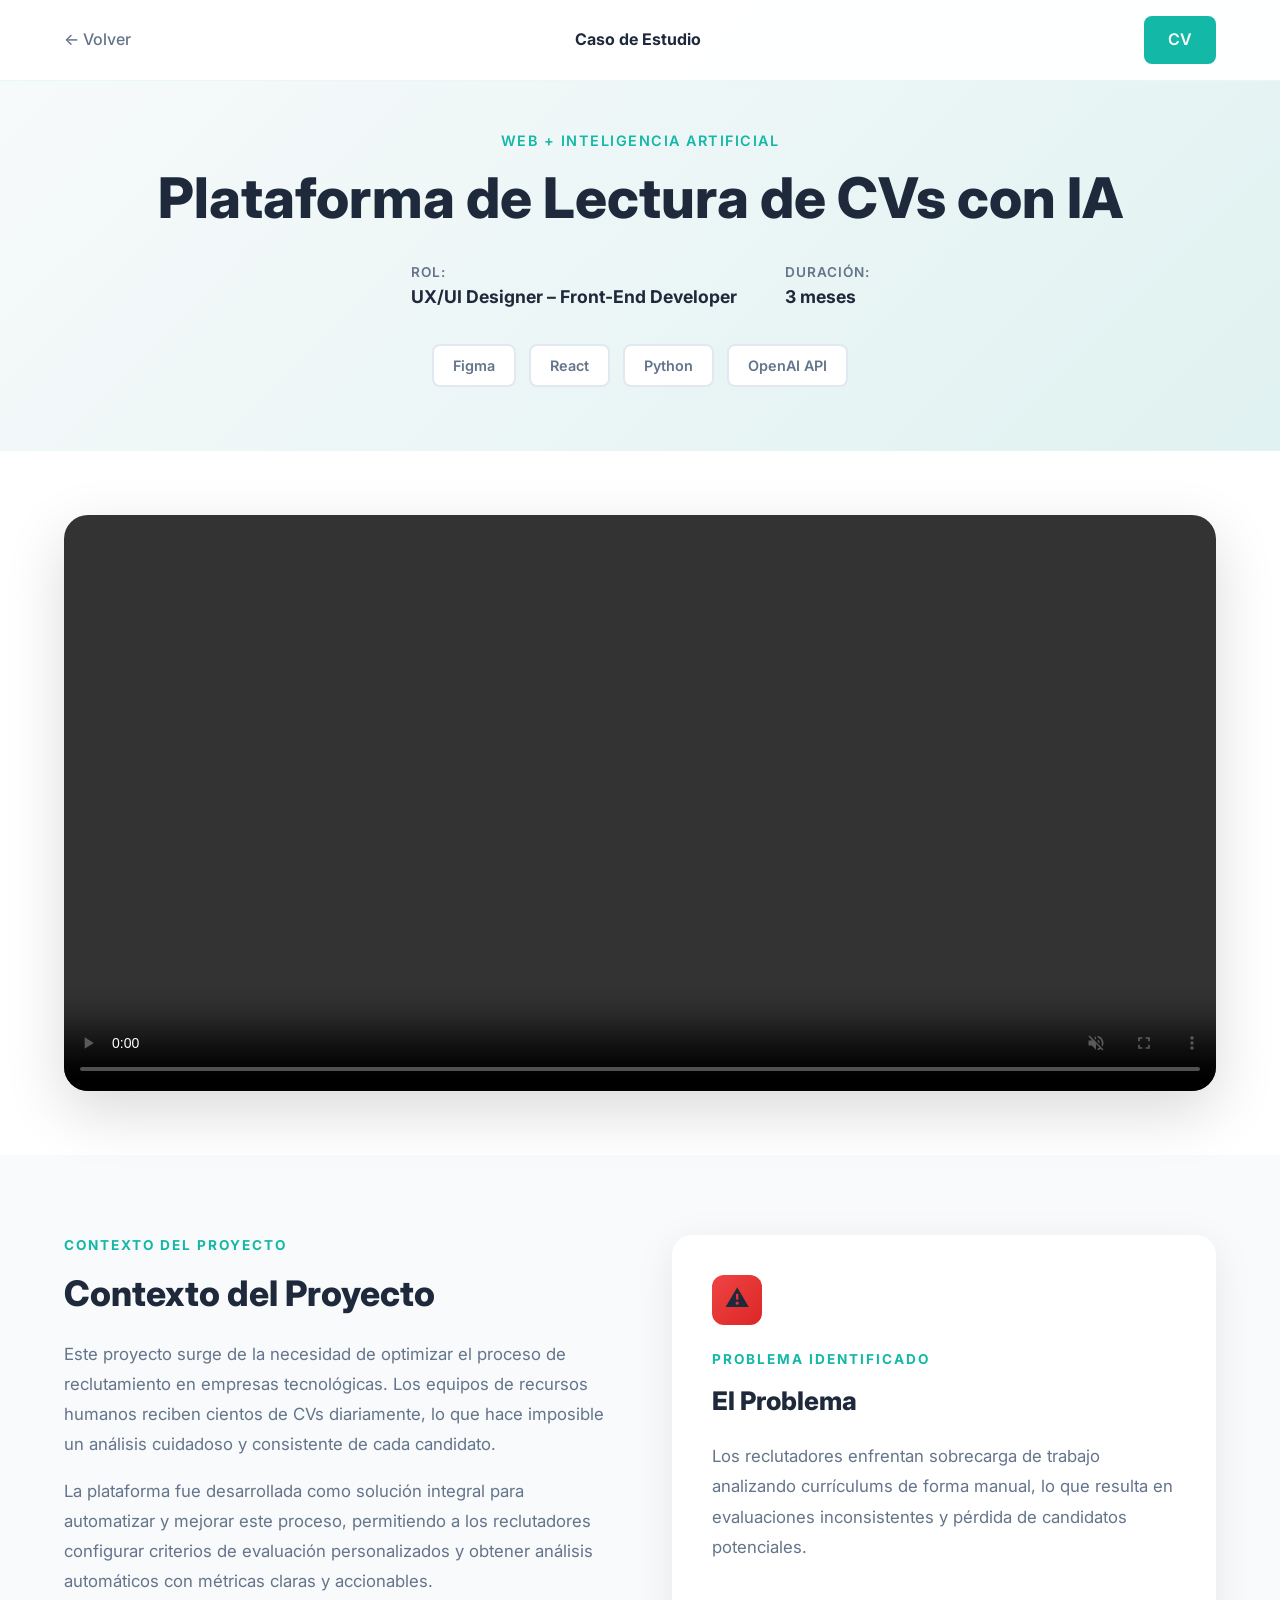
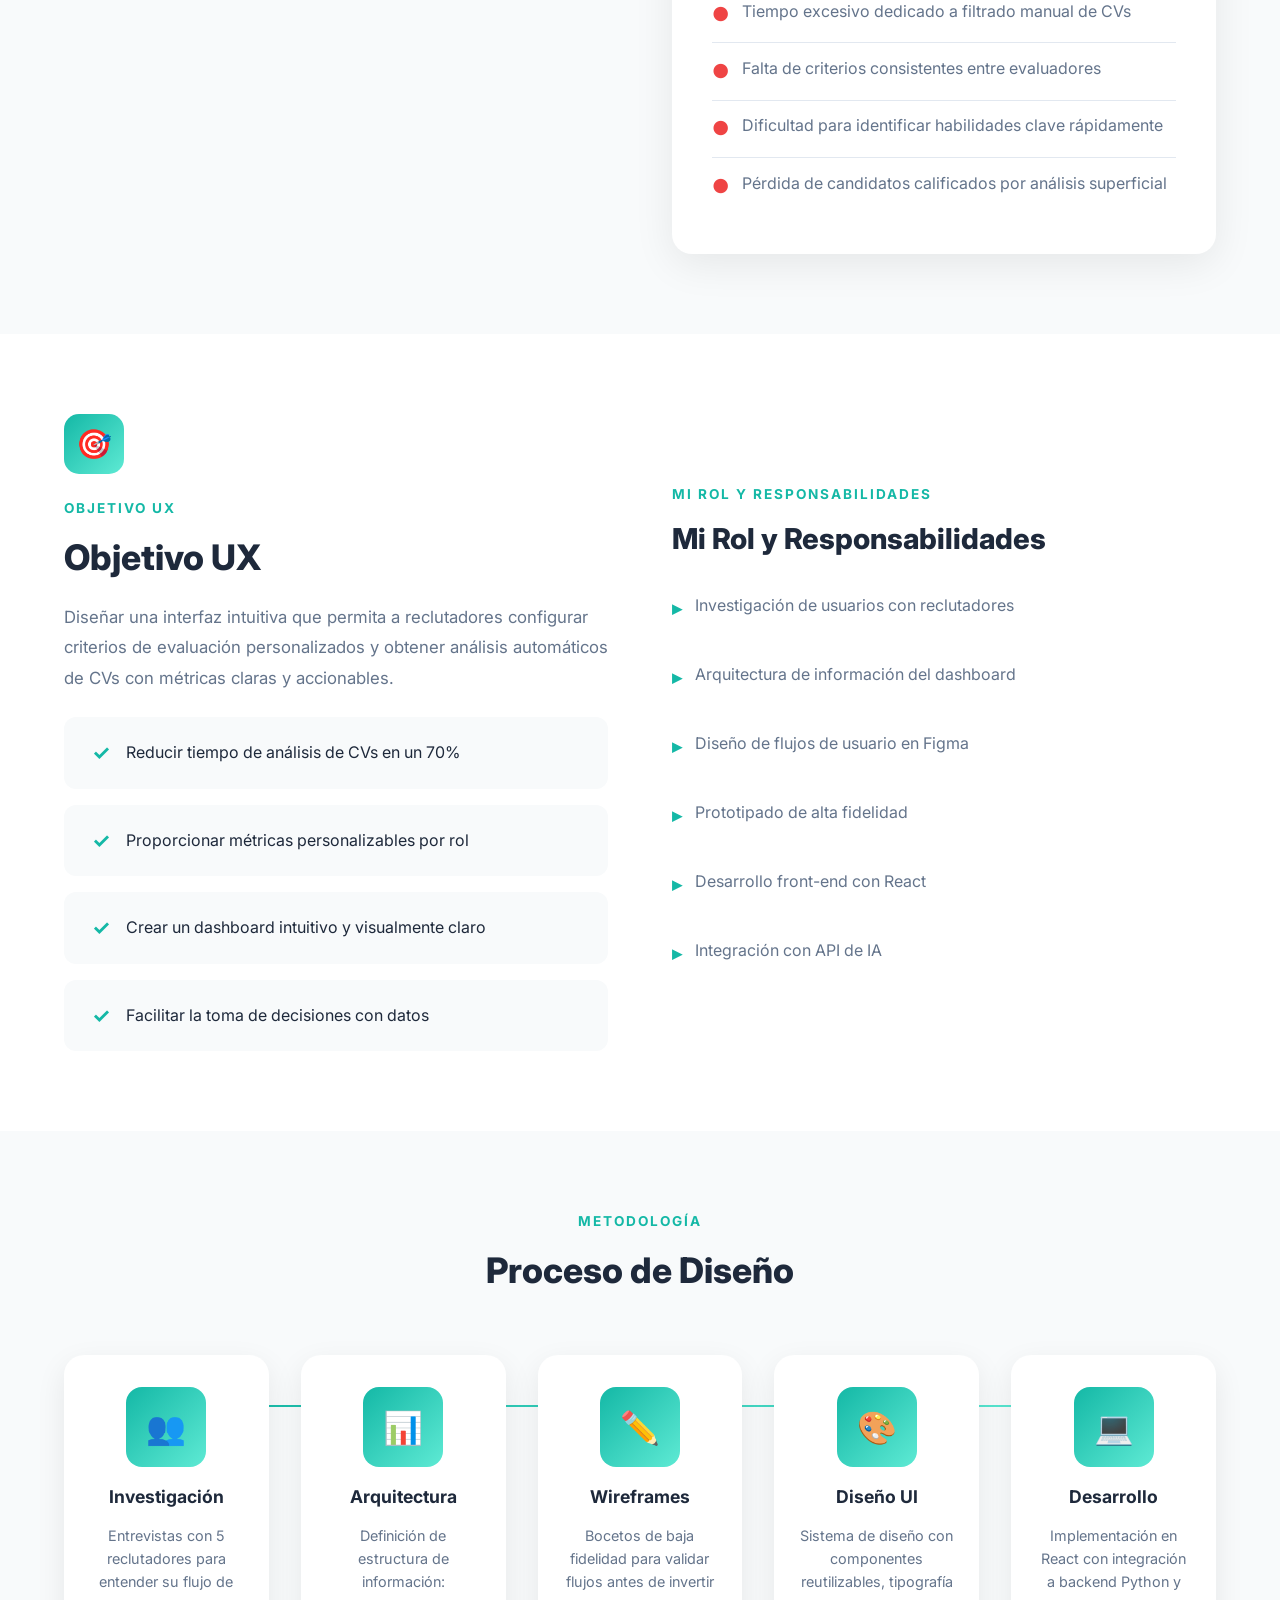
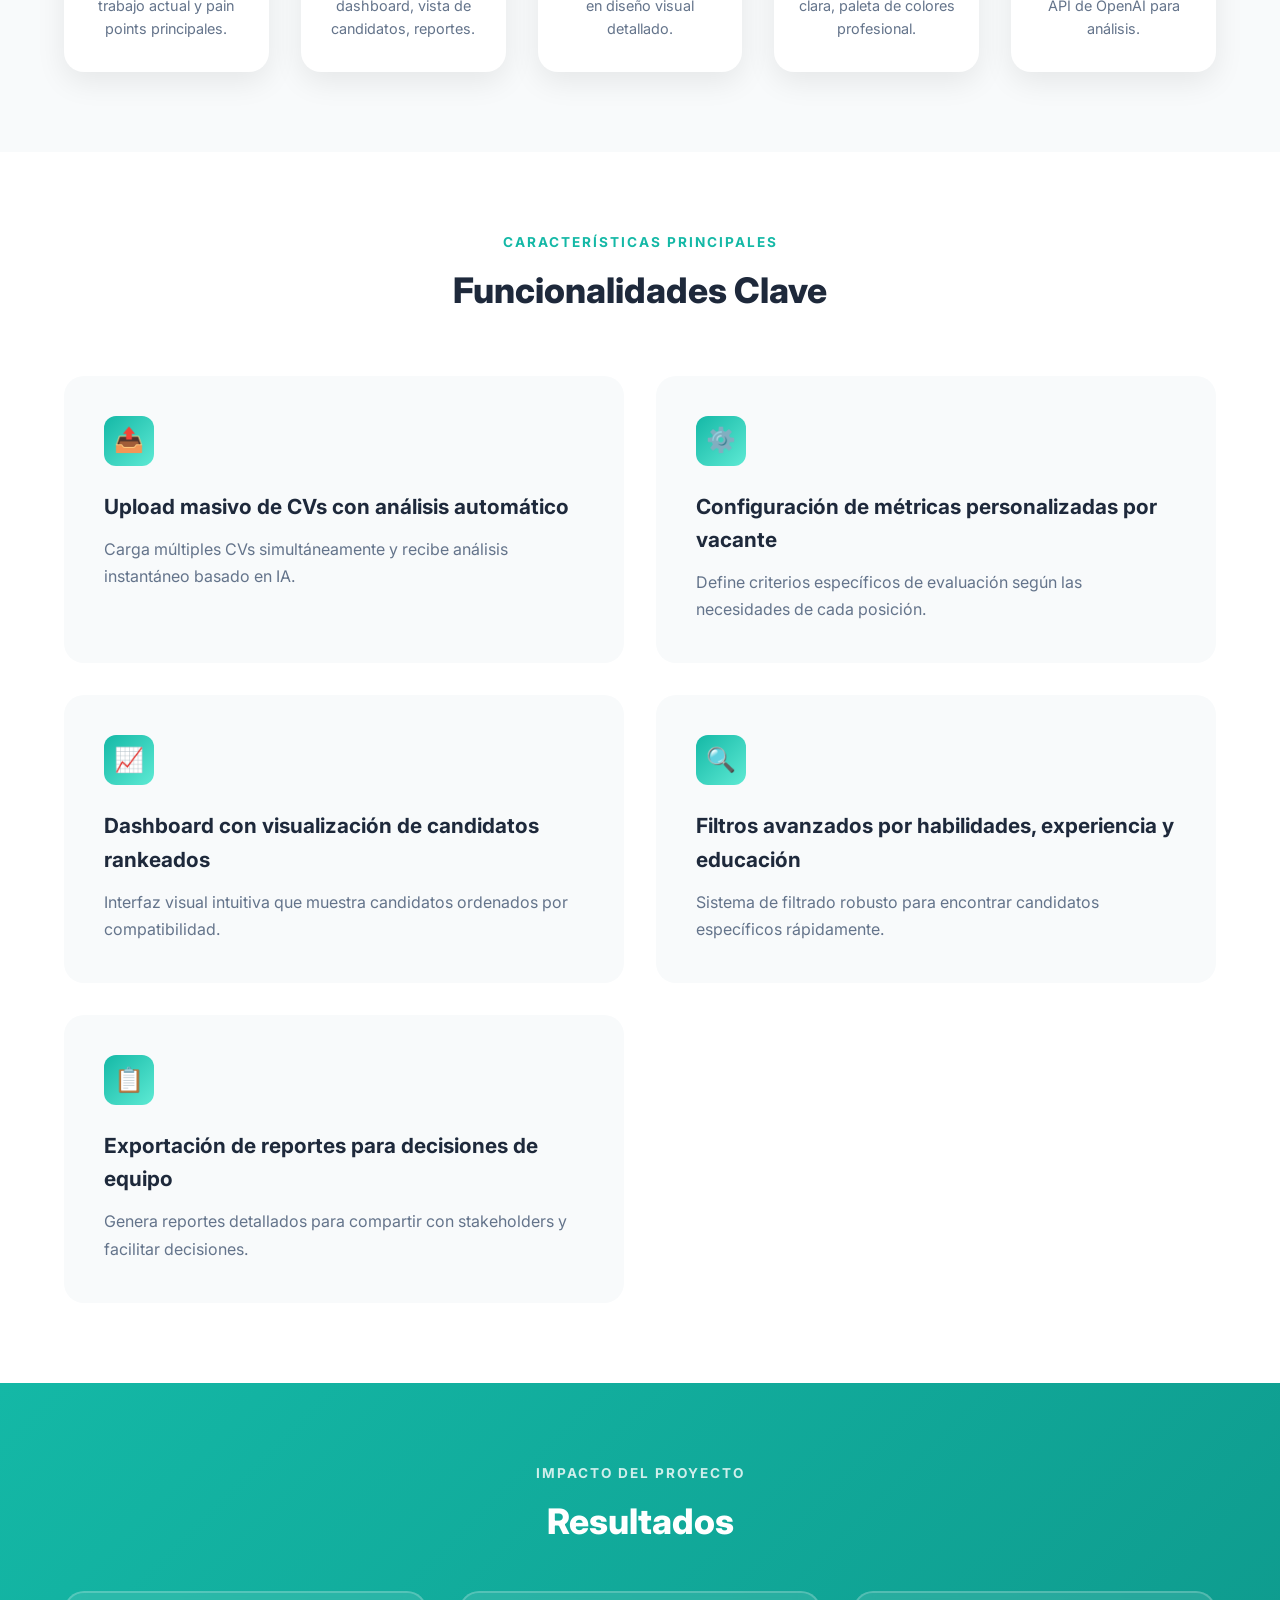
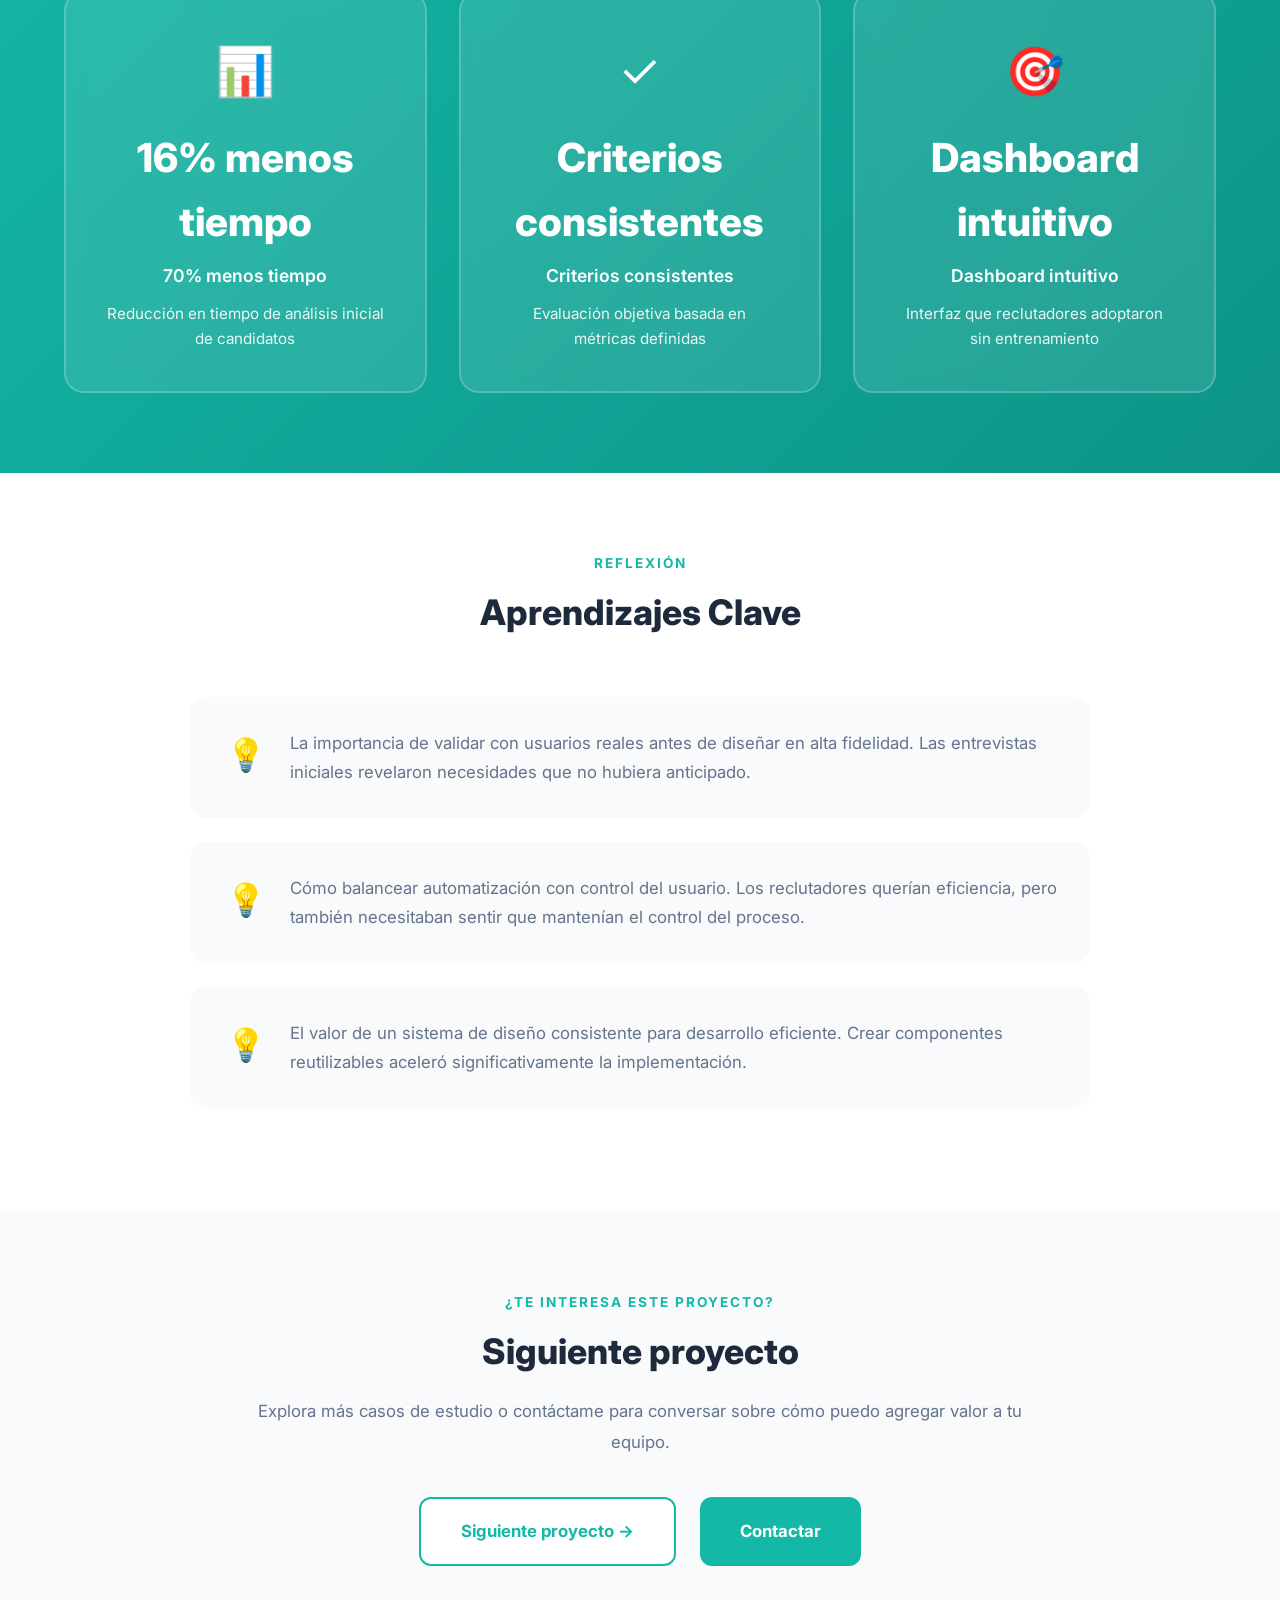
==== caso-cvs-ia.html @ 929b3c8f "Mi portafolio personal" ====
<!DOCTYPE html>
<html lang="es">
<head>
    <meta charset="UTF-8">
    <meta name="viewport" content="width=device-width, initial-scale=1.0">
    <title>Plataforma de Lectura de CVs con IA | Brian Jiménez</title>
    <link rel="preconnect" href="https://fonts.googleapis.com">
    <link rel="preconnect" href="https://fonts.gstatic.com" crossorigin>
    <link href="https://fonts.googleapis.com/css2?family=Inter:wght@300;400;500;600;700;800&display=swap" rel="stylesheet">
    <link rel="stylesheet" href="case-study.css">
</head>
<body>
    <!-- Header -->
    <header class="case-header">
        <a href="index.html" class="back-btn">
            ← Volver
        </a>
        <div style="font-weight: 700; color: var(--text-dark);">Caso de Estudio</div>
        <a href="#" class="download-cv-btn">CV</a>
    </header>

    <!-- Hero -->
    <section class="case-hero">
        <div class="case-category">
            WEB + INTELIGENCIA ARTIFICIAL
        </div>
        <h1 class="case-title">Plataforma de Lectura de CVs con IA</h1>
        
        <div class="case-meta">
            <div class="meta-item">
                <div class="meta-label">Rol:</div>
                <div class="meta-value">UX/UI Designer – Front-End Developer</div>
            </div>
            <div class="meta-item">
                <div class="meta-label">Duración:</div>
                <div class="meta-value">3 meses</div>
            </div>
        </div>

        <div class="case-tags">
            <span class="tag">Figma</span>
            <span class="tag">React</span>
            <span class="tag">Python</span>
            <span class="tag">OpenAI API</span>
        </div>
    </section>

    <!-- Video Demo -->
    <section class="video-section">
        <div class="video-container">
            <video controls autoplay muted loop>
                <source src="images/Videos/Sistema inteligente de filtrado de CVs.mp4" type="video/mp4">
            </video>
        </div>
    </section>

    <!-- Context & Problem -->
    <section class="context-section">
        <div class="context-container">
            <div class="context-content">
                <div class="section-label">CONTEXTO DEL PROYECTO</div>
                <h2 class="section-title">Contexto del Proyecto</h2>
                <p class="section-text">
                    Este proyecto surge de la necesidad de optimizar el proceso de reclutamiento en empresas tecnológicas. Los equipos de recursos humanos reciben cientos de CVs diariamente, lo que hace imposible un análisis cuidadoso y consistente de cada candidato.
                </p>
                <p class="section-text">
                    La plataforma fue desarrollada como solución integral para automatizar y mejorar este proceso, permitiendo a los reclutadores configurar criterios de evaluación personalizados y obtener análisis automáticos con métricas claras y accionables.
                </p>
            </div>

            <div class="problem-content">
                <div class="problem-box">
                    <div class="problem-icon">⚠️</div>
                    <div class="section-label">PROBLEMA IDENTIFICADO</div>
                    <h3 class="section-title" style="font-size: 1.6rem;">El Problema</h3>
                    <p class="section-text">
                        Los reclutadores enfrentan sobrecarga de trabajo analizando currículums de forma manual, lo que resulta en evaluaciones inconsistentes y pérdida de candidatos potenciales.
                    </p>
                    <ul class="problem-list">
                        <li>Tiempo excesivo dedicado a filtrado manual de CVs</li>
                        <li>Falta de criterios consistentes entre evaluadores</li>
                        <li>Dificultad para identificar habilidades clave rápidamente</li>
                        <li>Pérdida de candidatos calificados por análisis superficial</li>
                    </ul>
                </div>
            </div>
        </div>
    </section>

    <!-- Objective -->
    <section class="objective-section">
        <div class="objective-container">
            <div>
                <div class="objective-icon">🎯</div>
                <div class="section-label">OBJETIVO UX</div>
                <h2 class="section-title">Objetivo UX</h2>
                <p class="section-text">
                    Diseñar una interfaz intuitiva que permita a reclutadores configurar criterios de evaluación personalizados y obtener análisis automáticos de CVs con métricas claras y accionables.
                </p>
                
                <ul class="objectives-list">
                    <li>Reducir tiempo de análisis de CVs en un 70%</li>
                    <li>Proporcionar métricas personalizables por rol</li>
                    <li>Crear un dashboard intuitivo y visualmente claro</li>
                    <li>Facilitar la toma de decisiones con datos</li>
                </ul>
            </div>

            <div>
                <div class="section-label">MI ROL Y RESPONSABILIDADES</div>
                <h3 class="section-title" style="font-size: 1.8rem;">Mi Rol y Responsabilidades</h3>
                <ul class="responsibilities-list">
                    <li>Investigación de usuarios con reclutadores</li>
                    <li>Arquitectura de información del dashboard</li>
                    <li>Diseño de flujos de usuario en Figma</li>
                    <li>Prototipado de alta fidelidad</li>
                    <li>Desarrollo front-end con React</li>
                    <li>Integración con API de IA</li>
                </ul>
            </div>
        </div>
    </section>

    <!-- Process -->
    <section class="process-section">
        <div class="process-container">
            <div class="process-header">
                <div class="section-label">METODOLOGÍA</div>
                <h2 class="section-title">Proceso de Diseño</h2>
            </div>

            <div class="process-grid">
                <div class="process-card">
                    <div class="process-icon-wrapper">👥</div>
                    <h4>Investigación</h4>
                    <p>Entrevistas con 5 reclutadores para entender su flujo de trabajo actual y pain points principales.</p>
                </div>

                <div class="process-card">
                    <div class="process-icon-wrapper">📊</div>
                    <h4>Arquitectura</h4>
                    <p>Definición de estructura de información: dashboard, vista de candidatos, reportes.</p>
                </div>

                <div class="process-card">
                    <div class="process-icon-wrapper">✏️</div>
                    <h4>Wireframes</h4>
                    <p>Bocetos de baja fidelidad para validar flujos antes de invertir en diseño visual detallado.</p>
                </div>

                <div class="process-card">
                    <div class="process-icon-wrapper">🎨</div>
                    <h4>Diseño UI</h4>
                    <p>Sistema de diseño con componentes reutilizables, tipografía clara, paleta de colores profesional.</p>
                </div>

                <div class="process-card">
                    <div class="process-icon-wrapper">💻</div>
                    <h4>Desarrollo</h4>
                    <p>Implementación en React con integración a backend Python y API de OpenAI para análisis.</p>
                </div>
            </div>
        </div>
    </section>

    <!-- Features -->
    <section class="features-section">
        <div class="features-container">
            <div class="process-header">
                <div class="section-label">CARACTERÍSTICAS PRINCIPALES</div>
                <h2 class="section-title">Funcionalidades Clave</h2>
            </div>

            <div class="features-grid">
                <div class="feature-card">
                    <div class="feature-icon">📤</div>
                    <h4>Upload masivo de CVs con análisis automático</h4>
                    <p>Carga múltiples CVs simultáneamente y recibe análisis instantáneo basado en IA.</p>
                </div>

                <div class="feature-card">
                    <div class="feature-icon">⚙️</div>
                    <h4>Configuración de métricas personalizadas por vacante</h4>
                    <p>Define criterios específicos de evaluación según las necesidades de cada posición.</p>
                </div>

                <div class="feature-card">
                    <div class="feature-icon">📈</div>
                    <h4>Dashboard con visualización de candidatos rankeados</h4>
                    <p>Interfaz visual intuitiva que muestra candidatos ordenados por compatibilidad.</p>
                </div>

                <div class="feature-card">
                    <div class="feature-icon">🔍</div>
                    <h4>Filtros avanzados por habilidades, experiencia y educación</h4>
                    <p>Sistema de filtrado robusto para encontrar candidatos específicos rápidamente.</p>
                </div>

                <div class="feature-card">
                    <div class="feature-icon">📋</div>
                    <h4>Exportación de reportes para decisiones de equipo</h4>
                    <p>Genera reportes detallados para compartir con stakeholders y facilitar decisiones.</p>
                </div>
            </div>
        </div>
    </section>

    <!-- Results -->
    <section class="results-section">
        <div class="results-container">
            <div class="section-label">IMPACTO DEL PROYECTO</div>
            <h2 class="section-title">Resultados</h2>

            <div class="results-grid">
                <div class="result-card">
                    <div class="result-icon">📊</div>
                    <div class="result-number">70% menos tiempo</div>
                    <div class="result-label">70% menos tiempo</div>
                    <div class="result-description">Reducción en tiempo de análisis inicial de candidatos</div>
                </div>

                <div class="result-card">
                    <div class="result-icon">✓</div>
                    <div class="result-number">Criterios consistentes</div>
                    <div class="result-label">Criterios consistentes</div>
                    <div class="result-description">Evaluación objetiva basada en métricas definidas</div>
                </div>

                <div class="result-card">
                    <div class="result-icon">🎯</div>
                    <div class="result-number">Dashboard intuitivo</div>
                    <div class="result-label">Dashboard intuitivo</div>
                    <div class="result-description">Interfaz que reclutadores adoptaron sin entrenamiento</div>
                </div>
            </div>
        </div>
    </section>

    <!-- Learnings -->
    <section class="learnings-section">
        <div class="learnings-container">
            <div class="process-header">
                <div class="section-label">REFLEXIÓN</div>
                <h2 class="section-title">Aprendizajes Clave</h2>
            </div>

            <div class="learning-item">
                <div class="learning-icon">💡</div>
                <div class="learning-text">
                    La importancia de validar con usuarios reales antes de diseñar en alta fidelidad. Las entrevistas iniciales revelaron necesidades que no hubiera anticipado.
                </div>
            </div>

            <div class="learning-item">
                <div class="learning-icon">💡</div>
                <div class="learning-text">
                    Cómo balancear automatización con control del usuario. Los reclutadores querían eficiencia, pero también necesitaban sentir que mantenían el control del proceso.
                </div>
            </div>

            <div class="learning-item">
                <div class="learning-icon">💡</div>
                <div class="learning-text">
                    El valor de un sistema de diseño consistente para desarrollo eficiente. Crear componentes reutilizables aceleró significativamente la implementación.
                </div>
            </div>
        </div>
    </section>

    <!-- CTA -->
    <section class="cta-section">
        <div class="cta-container">
            <div class="section-label">¿TE INTERESA ESTE PROYECTO?</div>
            <h2 class="section-title">Siguiente proyecto</h2>
            <p class="section-text">
                Explora más casos de estudio o contáctame para conversar sobre cómo puedo agregar valor a tu equipo.
            </p>

            <div class="cta-buttons">
                <a href="caso-arbot.html" class="btn-secondary">Siguiente proyecto →</a>
                <a href="index.html#contacto" class="btn-primary">Contactar</a>
            </div>
        </div>
    </section>

    <script src="case-study.js"></script>
</body>
</html>
---- case-study.css ----
/* Archivo: case-study.css */

* {
    margin: 0;
    padding: 0;
    box-sizing: border-box;
}

:root {
    --primary-teal: #14B8A6;
    --dark-teal: #0D9488;
    --light-teal: #5EEAD4;
    --bg-light: #F8FAFB;
    --bg-white: #FFFFFF;
    --text-dark: #1E293B;
    --text-gray: #64748B;
    --text-light: #94A3B8;
    --accent-blue: #3B82F6;
    --accent-red: #EF4444;
}

html {
    scroll-behavior: smooth;
}

body {
    font-family: 'Inter', -apple-system, BlinkMacSystemFont, sans-serif;
    background: var(--bg-light);
    color: var(--text-dark);
    line-height: 1.6;
    overflow-x: hidden;
}

/* ========================================
   HEADER
======================================== */

.case-header {
    position: fixed;
    top: 0;
    left: 0;
    right: 0;
    background: rgba(255, 255, 255, 0.95);
    backdrop-filter: blur(10px);
    padding: 1rem 5%;
    z-index: 1000;
    border-bottom: 1px solid rgba(20, 184, 166, 0.1);
    display: flex;
    justify-content: space-between;
    align-items: center;
}

.back-btn {
    display: flex;
    align-items: center;
    gap: 0.5rem;
    color: var(--text-gray);
    text-decoration: none;
    font-weight: 500;
    transition: all 0.3s ease;
}

.back-btn:hover {
    color: var(--primary-teal);
    transform: translateX(-5px);
}

.download-cv-btn {
    background: var(--primary-teal);
    color: white;
    padding: 0.7rem 1.5rem;
    border-radius: 8px;
    text-decoration: none;
    font-weight: 600;
    transition: all 0.3s ease;
    display: flex;
    align-items: center;
    gap: 0.5rem;
}

.download-cv-btn:hover {
    background: var(--dark-teal);
    transform: translateY(-2px);
    box-shadow: 0 8px 20px rgba(20, 184, 166, 0.3);
}

/* ========================================
   HERO SECTION
======================================== */

.case-hero {
    padding: 8rem 5% 4rem;
    background: linear-gradient(135deg, #F8FAFB 0%, #E0F2F1 100%);
    text-align: center;
}

.case-category {
    display: inline-flex;
    align-items: center;
    gap: 0.5rem;
    color: var(--primary-teal);
    font-weight: 600;
    font-size: 0.9rem;
    margin-bottom: 1rem;
    text-transform: uppercase;
    letter-spacing: 1.5px;
}

.case-title {
    font-size: 3.5rem;
    font-weight: 800;
    margin-bottom: 1rem;
    line-height: 1.1;
}

.case-meta {
    display: flex;
    justify-content: center;
    gap: 3rem;
    margin-top: 2rem;
    flex-wrap: wrap;
}

.meta-item {
    text-align: left;
}

.meta-label {
    font-size: 0.85rem;
    color: var(--text-gray);
    font-weight: 600;
    text-transform: uppercase;
    letter-spacing: 1px;
}

.meta-value {
    font-size: 1.1rem;
    color: var(--text-dark);
    font-weight: 700;
}

.case-tags {
    display: flex;
    justify-content: center;
    gap: 0.8rem;
    margin-top: 2rem;
    flex-wrap: wrap;
}

.tag {
    background: white;
    padding: 0.5rem 1.2rem;
    border-radius: 8px;
    font-size: 0.9rem;
    color: var(--text-gray);
    font-weight: 600;
    border: 2px solid #E2E8F0;
}

/* ========================================
   VIDEO SECTION
======================================== */

.video-section {
    padding: 4rem 5%;
    background: white;
}

.video-container {
    max-width: 1200px;
    margin: 0 auto;
    border-radius: 24px;
    overflow: hidden;
    box-shadow: 0 20px 60px rgba(0, 0, 0, 0.15);
    position: relative;
    opacity: 0;
    transform: translateY(50px);
    transition: all 0.8s ease;
}

.video-container.visible {
    opacity: 1;
    transform: translateY(0);
}

.video-container video {
    width: 100%;
    height: auto;
    display: block;
}

/* ========================================
   CONTEXT SECTION
======================================== */

.context-section {
    padding: 5rem 5%;
    background: var(--bg-light);
}

.context-container {
    max-width: 1200px;
    margin: 0 auto;
    display: grid;
    grid-template-columns: 1fr 1fr;
    gap: 4rem;
    align-items: start;
}

.context-content,
.problem-content {
    opacity: 0;
    transform: translateY(30px);
    transition: all 0.8s ease;
}

.context-content.visible,
.problem-content.visible {
    opacity: 1;
    transform: translateY(0);
}

.section-label {
    color: var(--primary-teal);
    font-weight: 700;
    font-size: 0.85rem;
    text-transform: uppercase;
    letter-spacing: 2px;
    margin-bottom: 1rem;
}

.section-title {
    font-size: 2.2rem;
    font-weight: 800;
    margin-bottom: 1.5rem;
    line-height: 1.2;
}

.section-text {
    font-size: 1.05rem;
    color: var(--text-gray);
    line-height: 1.8;
    margin-bottom: 1rem;
}

.problem-box {
    background: white;
    padding: 2.5rem;
    border-radius: 20px;
    box-shadow: 0 10px 40px rgba(0, 0, 0, 0.08);
}

.problem-icon {
    width: 50px;
    height: 50px;
    background: linear-gradient(135deg, #EF4444, #DC2626);
    border-radius: 12px;
    display: flex;
    align-items: center;
    justify-content: center;
    margin-bottom: 1.5rem;
    font-size: 1.5rem;
}

.problem-list {
    list-style: none;
    margin-top: 1.5rem;
}

.problem-list li {
    padding: 0.8rem 0;
    color: var(--text-gray);
    display: flex;
    align-items: flex-start;
    gap: 0.8rem;
    border-bottom: 1px solid #E2E8F0;
}

.problem-list li:last-child {
    border-bottom: none;
}

.problem-list li::before {
    content: '●';
    color: var(--accent-red);
    font-size: 1.2rem;
    flex-shrink: 0;
}

/* ========================================
   OBJECTIVE SECTION
======================================== */

.objective-section {
    padding: 5rem 5%;
    background: white;
}

.objective-container {
    max-width: 1200px;
    margin: 0 auto;
    display: grid;
    grid-template-columns: 1fr 1fr;
    gap: 4rem;
    align-items: center;
}

.objective-icon {
    width: 60px;
    height: 60px;
    background: linear-gradient(135deg, var(--primary-teal), var(--light-teal));
    border-radius: 15px;
    display: flex;
    align-items: center;
    justify-content: center;
    margin-bottom: 1.5rem;
    font-size: 1.8rem;
}

.objectives-list {
    list-style: none;
    display: grid;
    gap: 1rem;
    margin-top: 1.5rem;
}

.objectives-list li {
    background: var(--bg-light);
    padding: 1.2rem 1.5rem;
    border-radius: 12px;
    display: flex;
    align-items: center;
    gap: 1rem;
    transition: all 0.3s ease;
    border-left: 4px solid transparent;
}

.objectives-list li:hover {
    border-left-color: var(--primary-teal);
    transform: translateX(5px);
    box-shadow: 0 5px 20px rgba(0, 0, 0, 0.08);
}

.objectives-list li::before {
    content: '✓';
    color: var(--primary-teal);
    font-weight: 700;
    font-size: 1.3rem;
    flex-shrink: 0;
}

.responsibilities-list {
    list-style: none;
    display: grid;
    gap: 0.8rem;
    margin-top: 1.5rem;
}

.responsibilities-list li {
    padding: 0.8rem 0;
    color: var(--text-gray);
    display: flex;
    align-items: flex-start;
    gap: 0.8rem;
}

.responsibilities-list li::before {
    content: '▸';
    color: var(--primary-teal);
    font-weight: 700;
    font-size: 1.2rem;
    flex-shrink: 0;
}

/* ========================================
   PROCESS SECTION
======================================== */

.process-section {
    padding: 5rem 5%;
    background: var(--bg-light);
}

.process-container {
    max-width: 1400px;
    margin: 0 auto;
}

.process-header {
    text-align: center;
    margin-bottom: 4rem;
}

.process-grid {
    display: grid;
    grid-template-columns: repeat(5, 1fr);
    gap: 2rem;
    position: relative;
}

.process-grid::before {
    content: '';
    position: absolute;
    top: 50px;
    left: 10%;
    right: 10%;
    height: 2px;
    background: linear-gradient(90deg, var(--primary-teal), var(--light-teal));
    z-index: 0;
}

.process-card {
    background: white;
    padding: 2rem 1.5rem;
    border-radius: 20px;
    text-align: center;
    box-shadow: 0 10px 30px rgba(0, 0, 0, 0.08);
    position: relative;
    z-index: 1;
    transition: all 0.4s ease;
    opacity: 0;
    transform: translateY(30px);
}

.process-card.visible {
    opacity: 1;
    transform: translateY(0);
}

.process-card:hover {
    transform: translateY(-10px);
    box-shadow: 0 20px 50px rgba(0, 0, 0, 0.15);
}

.process-icon-wrapper {
    width: 80px;
    height: 80px;
    background: linear-gradient(135deg, var(--primary-teal), var(--light-teal));
    border-radius: 16px;
    display: flex;
    align-items: center;
    justify-content: center;
    margin: 0 auto 1rem;
    font-size: 2rem;
}

.process-card h4 {
    font-size: 1.1rem;
    font-weight: 700;
    margin-bottom: 0.8rem;
    color: var(--text-dark);
}

.process-card p {
    font-size: 0.9rem;
    color: var(--text-gray);
    line-height: 1.6;
}

/* ========================================
   FEATURES SECTION
======================================== */

.features-section {
    padding: 5rem 5%;
    background: white;
}

.features-container {
    max-width: 1200px;
    margin: 0 auto;
}

.features-grid {
    display: grid;
    grid-template-columns: repeat(2, 1fr);
    gap: 2rem;
    margin-top: 3rem;
}

.feature-card {
    background: var(--bg-light);
    padding: 2.5rem;
    border-radius: 20px;
    transition: all 0.3s ease;
    opacity: 0;
    transform: scale(0.95);
}

.feature-card.visible {
    opacity: 1;
    transform: scale(1);
}

.feature-card:hover {
    transform: translateY(-5px);
    box-shadow: 0 15px 40px rgba(0, 0, 0, 0.1);
}

.feature-icon {
    width: 50px;
    height: 50px;
    background: linear-gradient(135deg, var(--primary-teal), var(--light-teal));
    border-radius: 12px;
    display: flex;
    align-items: center;
    justify-content: center;
    margin-bottom: 1.5rem;
    font-size: 1.5rem;
}

.feature-card h4 {
    font-size: 1.3rem;
    font-weight: 700;
    margin-bottom: 0.8rem;
}

.feature-card p {
    color: var(--text-gray);
    line-height: 1.7;
}

/* ========================================
   RESULTS SECTION
======================================== */

.results-section {
    padding: 5rem 5%;
    background: linear-gradient(135deg, var(--primary-teal) 0%, var(--dark-teal) 100%);
    color: white;
}

.results-container {
    max-width: 1200px;
    margin: 0 auto;
    text-align: center;
}

.results-section .section-label {
    color: rgba(255, 255, 255, 0.8);
}

.results-section .section-title {
    color: white;
}

.results-grid {
    display: grid;
    grid-template-columns: repeat(3, 1fr);
    gap: 2rem;
    margin-top: 3rem;
}

.result-card {
    background: rgba(255, 255, 255, 0.1);
    backdrop-filter: blur(10px);
    padding: 2.5rem;
    border-radius: 20px;
    border: 2px solid rgba(255, 255, 255, 0.2);
    transition: all 0.3s ease;
}

.result-card:hover {
    background: rgba(255, 255, 255, 0.15);
    transform: translateY(-5px);
}

.result-icon {
    font-size: 3rem;
    margin-bottom: 1rem;
}

.result-number {
    font-size: 2.5rem;
    font-weight: 800;
    margin-bottom: 0.5rem;
}

.result-label {
    font-size: 1.1rem;
    font-weight: 600;
}

.result-description {
    margin-top: 0.8rem;
    font-size: 0.95rem;
    opacity: 0.9;
}

/* ========================================
   LEARNINGS SECTION
======================================== */

.learnings-section {
    padding: 5rem 5%;
    background: white;
}

.learnings-container {
    max-width: 900px;
    margin: 0 auto;
}

.learning-item {
    background: var(--bg-light);
    padding: 2rem;
    border-radius: 16px;
    margin-bottom: 1.5rem;
    display: flex;
    gap: 1.5rem;
    align-items: flex-start;
    transition: all 0.3s ease;
    border-left: 4px solid transparent;
    opacity: 0;
    transform: translateX(-30px);
}

.learning-item.visible {
    opacity: 1;
    transform: translateX(0);
}

.learning-item:hover {
    border-left-color: #FCD34D;
    transform: translateX(5px);
    box-shadow: 0 5px 20px rgba(0, 0, 0, 0.08);
}

.learning-icon {
    font-size: 2rem;
    flex-shrink: 0;
}

.learning-text {
    color: var(--text-gray);
    line-height: 1.7;
    font-size: 1.05rem;
}

/* ========================================
   CTA SECTION
======================================== */

.cta-section {
    padding: 5rem 5%;
    background: var(--bg-light);
    text-align: center;
}

.cta-container {
    max-width: 800px;
    margin: 0 auto;
}

.cta-buttons {
    display: flex;
    justify-content: center;
    gap: 1.5rem;
    margin-top: 2.5rem;
    flex-wrap: wrap;
}

.btn-primary, .btn-secondary {
    padding: 1.2rem 2.5rem;
    border-radius: 12px;
    font-weight: 700;
    font-size: 1.05rem;
    text-decoration: none;
    display: inline-flex;
    align-items: center;
    gap: 0.7rem;
    transition: all 0.3s ease;
}

.btn-primary {
    background: var(--primary-teal);
    color: white;
}

.btn-primary:hover {
    background: var(--dark-teal);
    transform: translateY(-3px);
    box-shadow: 0 10px 30px rgba(20, 184, 166, 0.4);
}

.btn-secondary {
    background: white;
    color: var(--primary-teal);
    border: 2px solid var(--primary-teal);
}

.btn-secondary:hover {
    background: var(--primary-teal);
    color: white;
    transform: translateY(-3px);
}

/* ========================================
   RESPONSIVE
======================================== */

@media (max-width: 1024px) {
    .context-container,
    .objective-container {
        grid-template-columns: 1fr;
        gap: 3rem;
    }

    .process-grid {
        grid-template-columns: repeat(2, 1fr);
    }

    .process-grid::before {
        display: none;
    }

    .results-grid {
        grid-template-columns: 1fr;
    }
}

@media (max-width: 768px) {
    .case-title {
        font-size: 2.2rem;
    }

    .case-meta {
        flex-direction: column;
        gap: 1.5rem;
        align-items: center;
    }

    .features-grid,
    .process-grid {
        grid-template-columns: 1fr;
    }

    .section-title {
        font-size: 1.8rem;
    }

    .cta-buttons {
        flex-direction: column;
    }
}
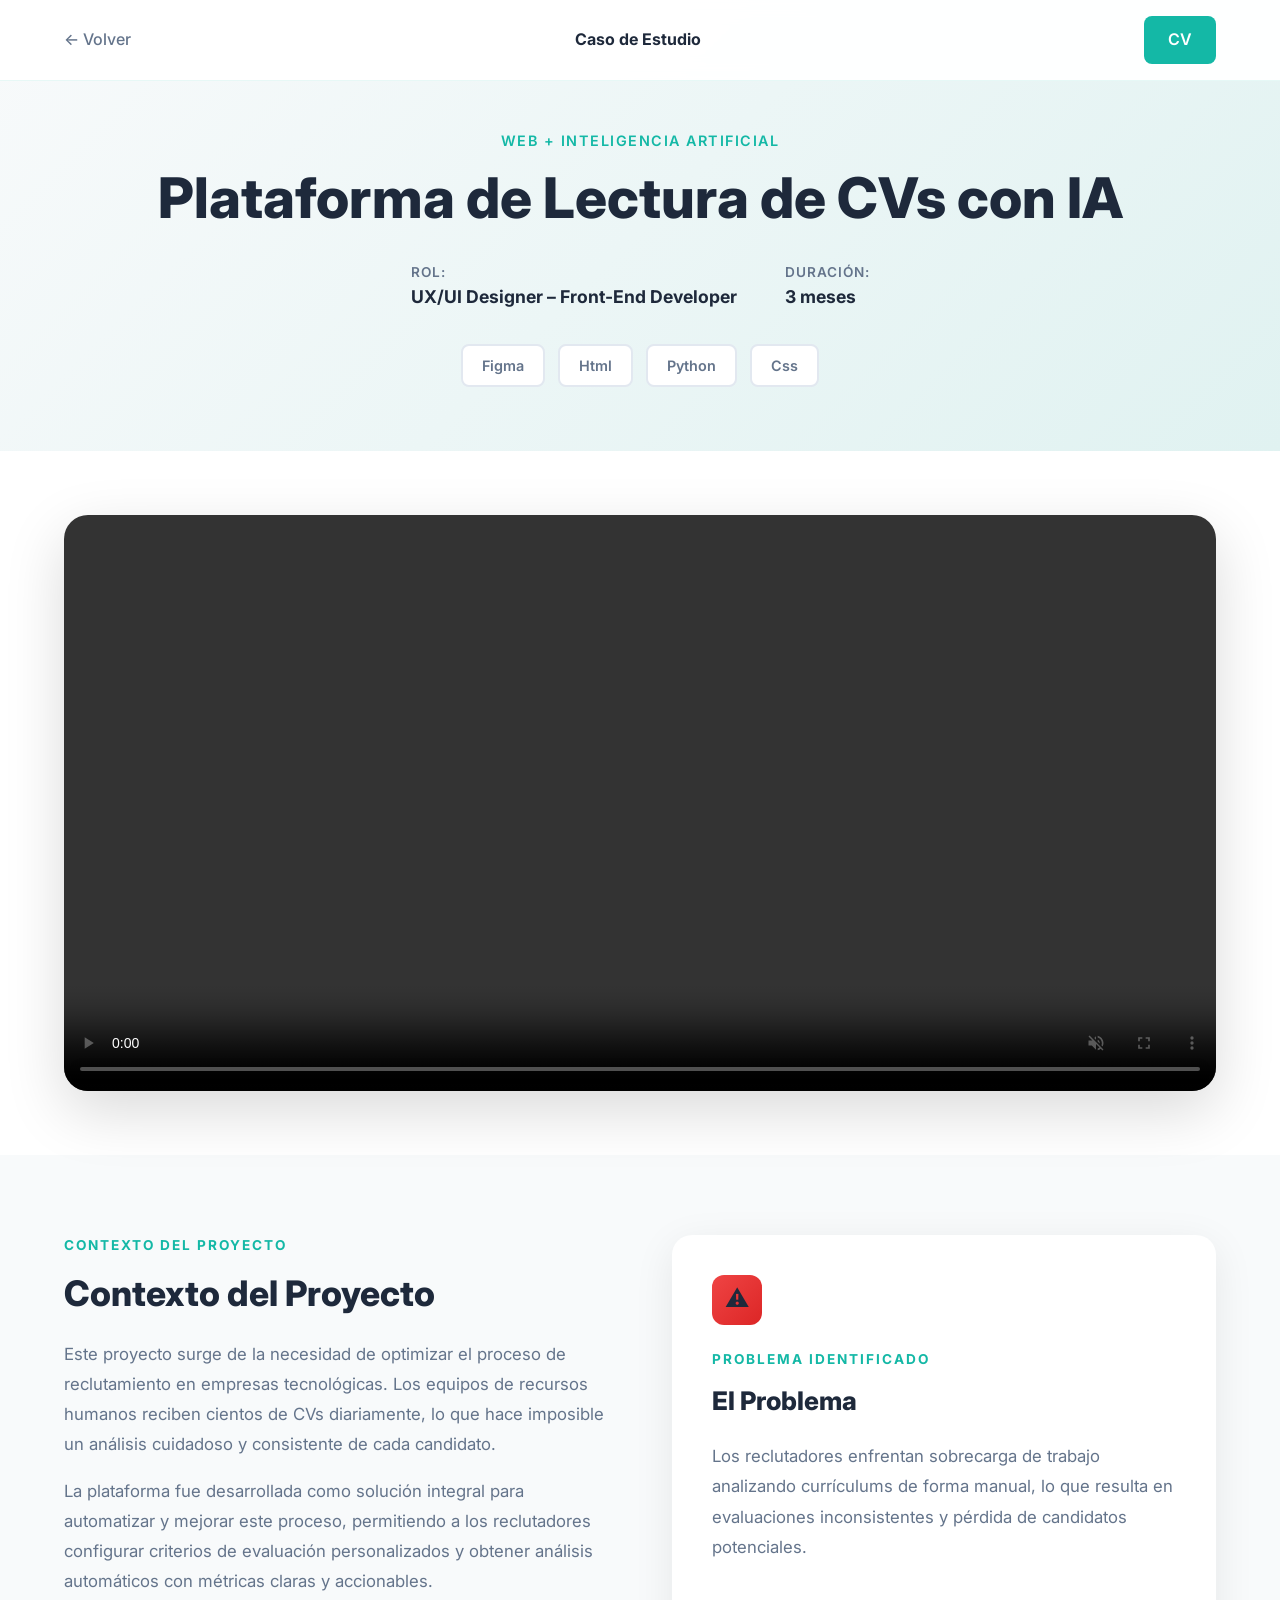
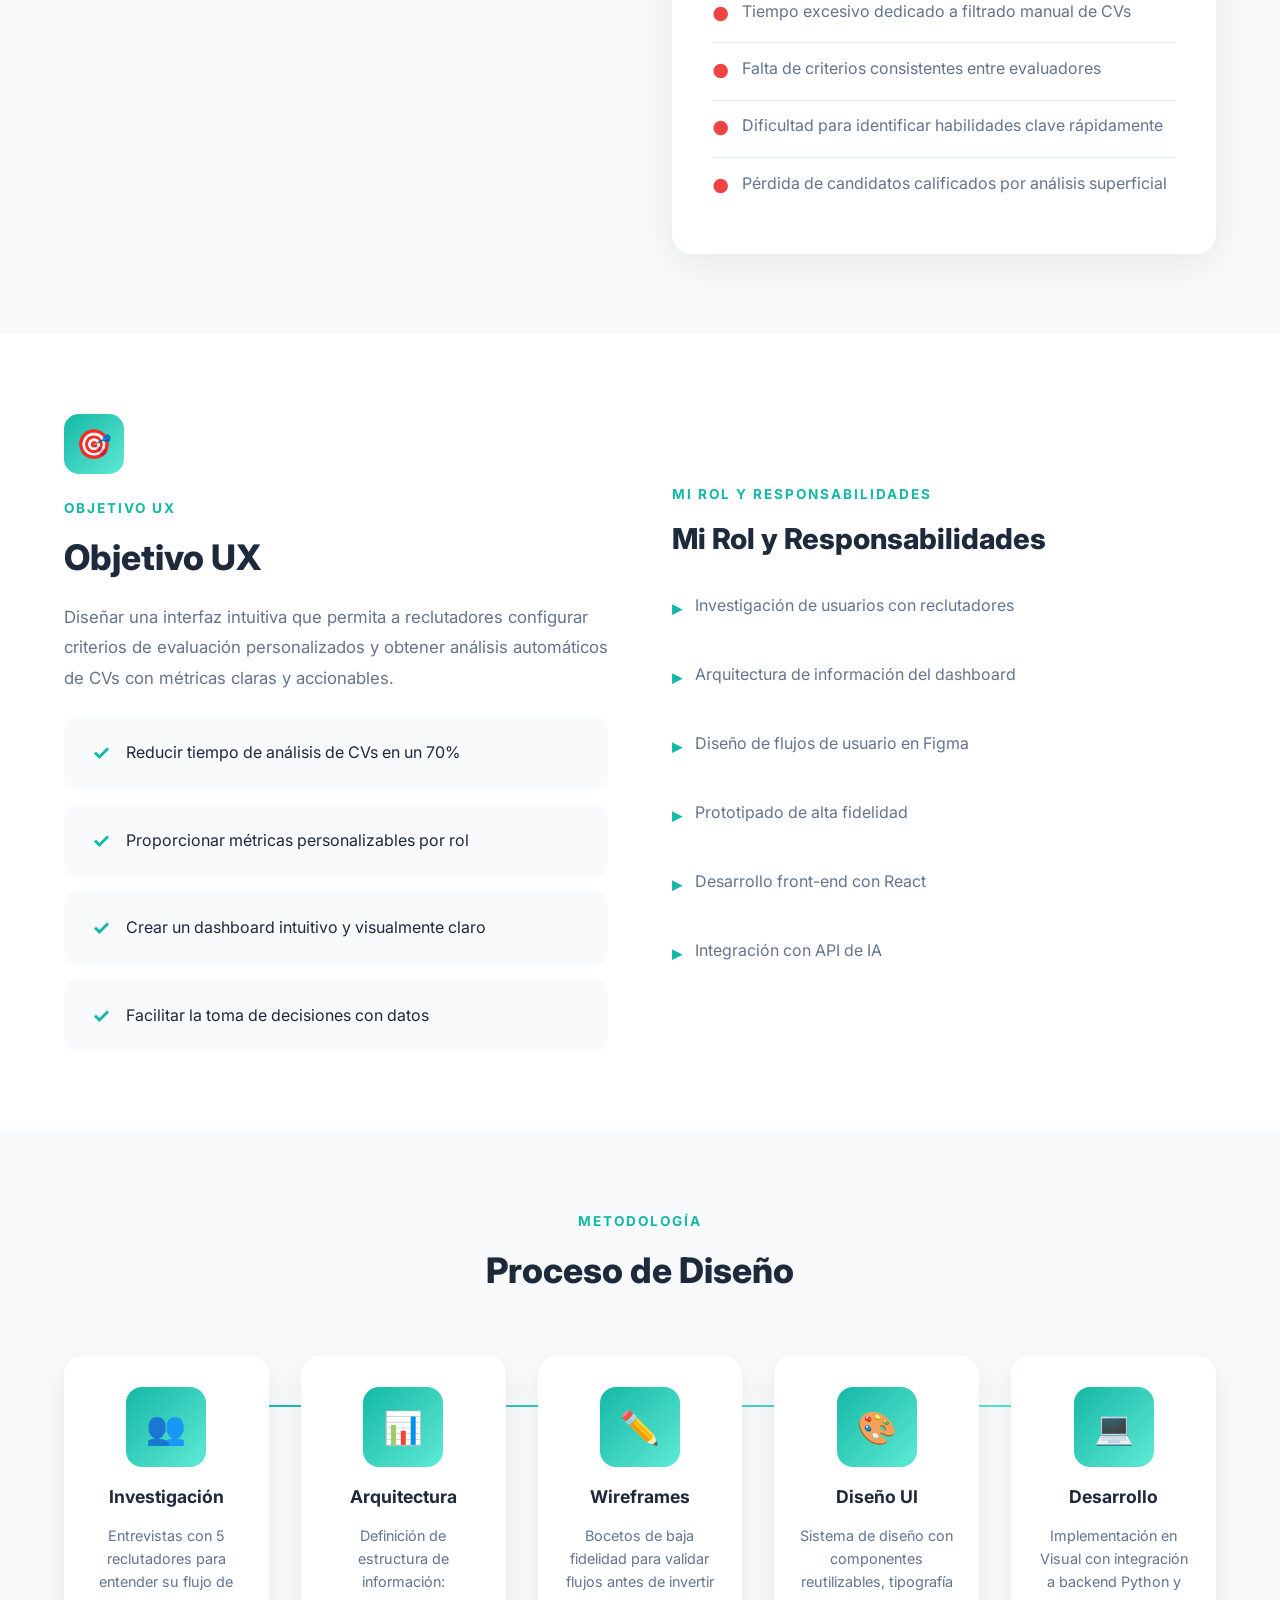
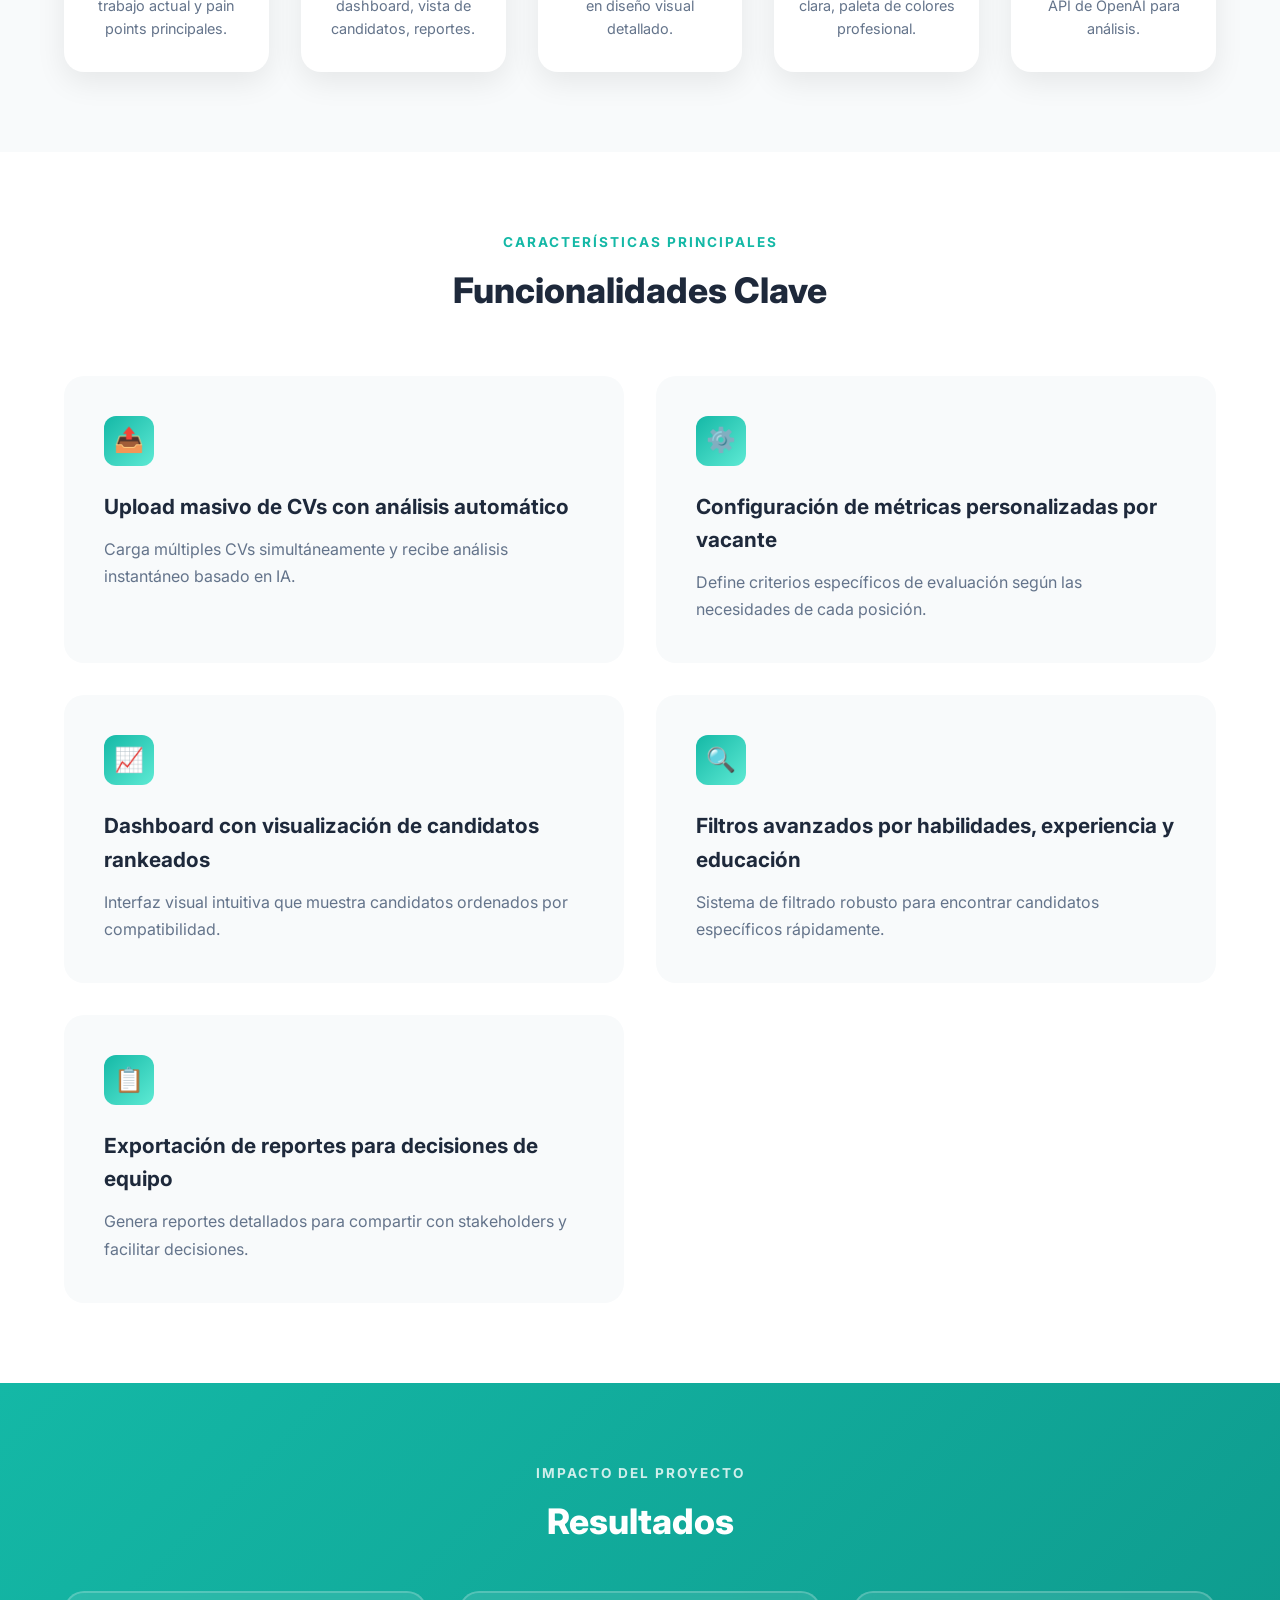
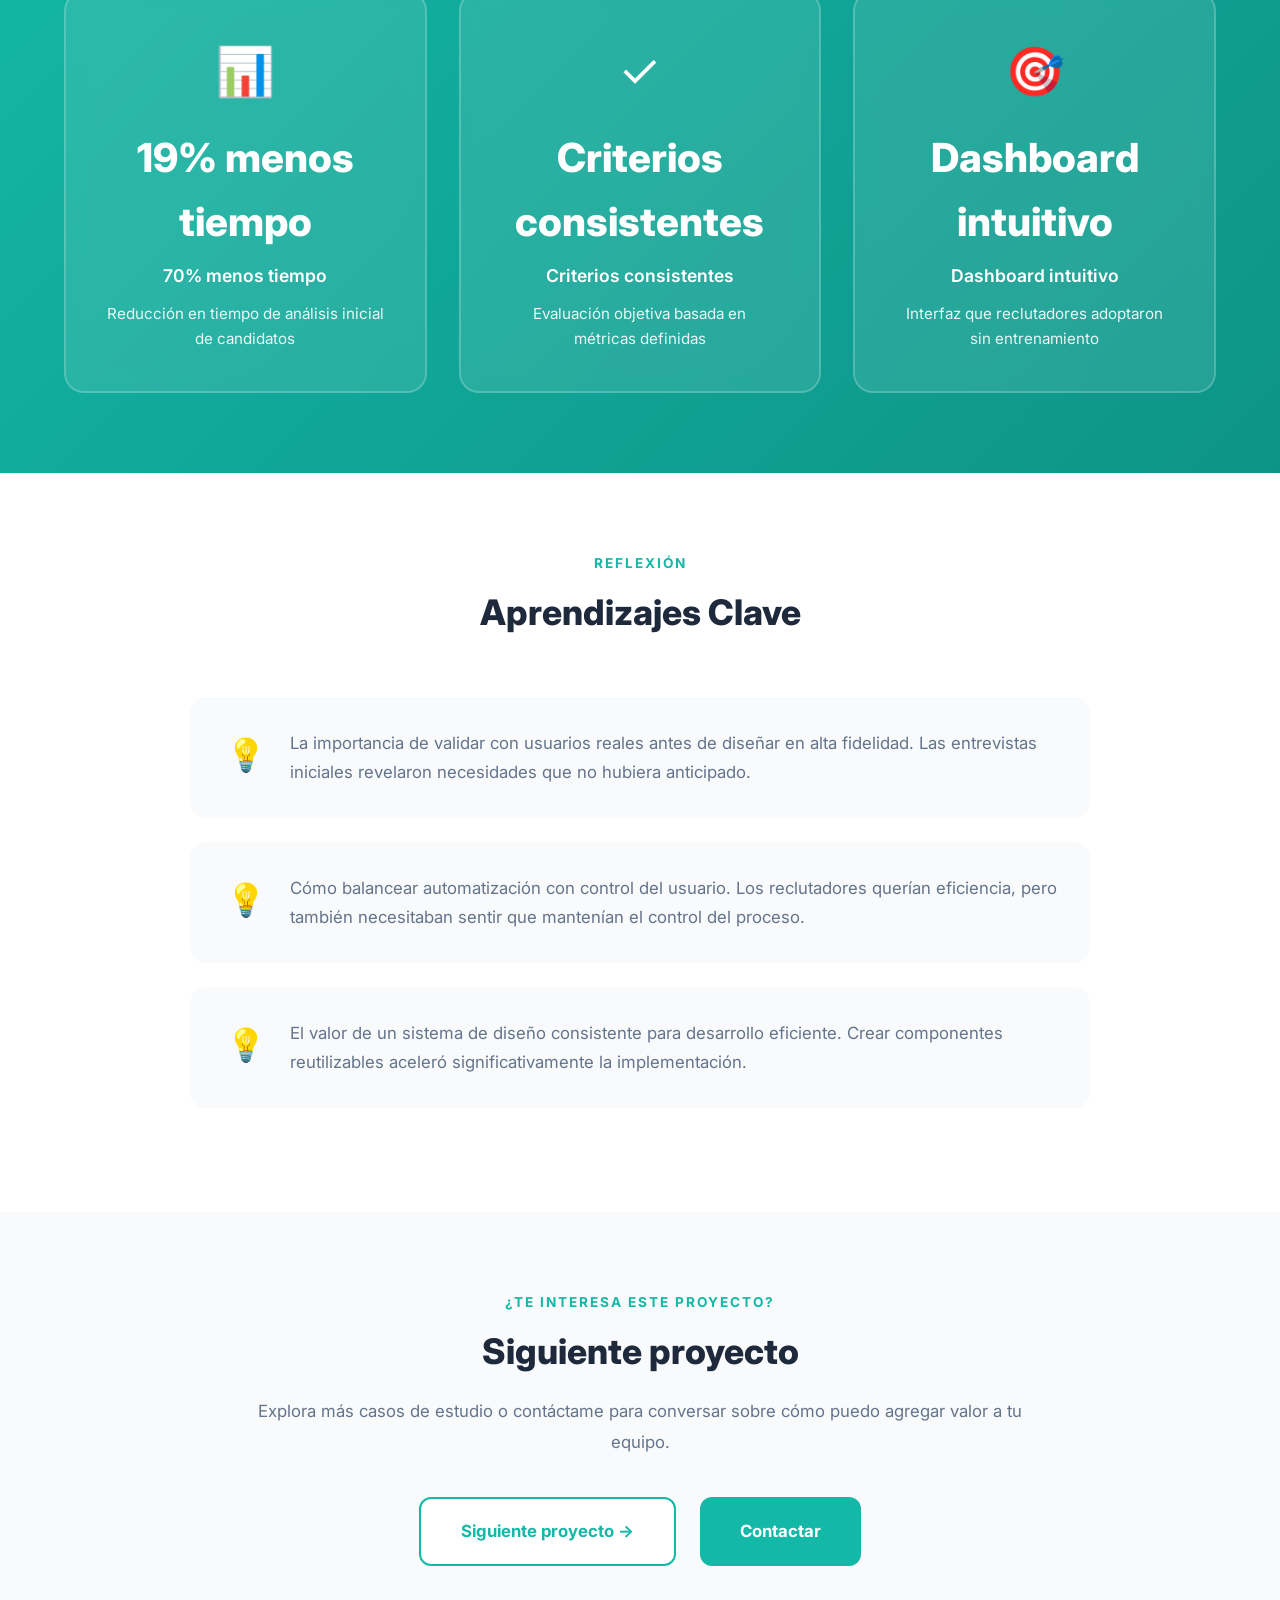
==== commit b49b4960: "Correciones pagina" ====
--- a/caso-cvs-ia.html
+++ b/caso-cvs-ia.html
@@ -39,9 +39,9 @@
 
         <div class="case-tags">
             <span class="tag">Figma</span>
-            <span class="tag">React</span>
+            <span class="tag">Html</span>
             <span class="tag">Python</span>
-            <span class="tag">OpenAI API</span>
+            <span class="tag">Css</span>
         </div>
     </section>
 
@@ -157,7 +157,7 @@
                 <div class="process-card">
                     <div class="process-icon-wrapper">💻</div>
                     <h4>Desarrollo</h4>
-                    <p>Implementación en React con integración a backend Python y API de OpenAI para análisis.</p>
+                    <p>Implementación en Visual con integración a backend Python y API de OpenAI para análisis.</p>
                 </div>
             </div>
         </div>
